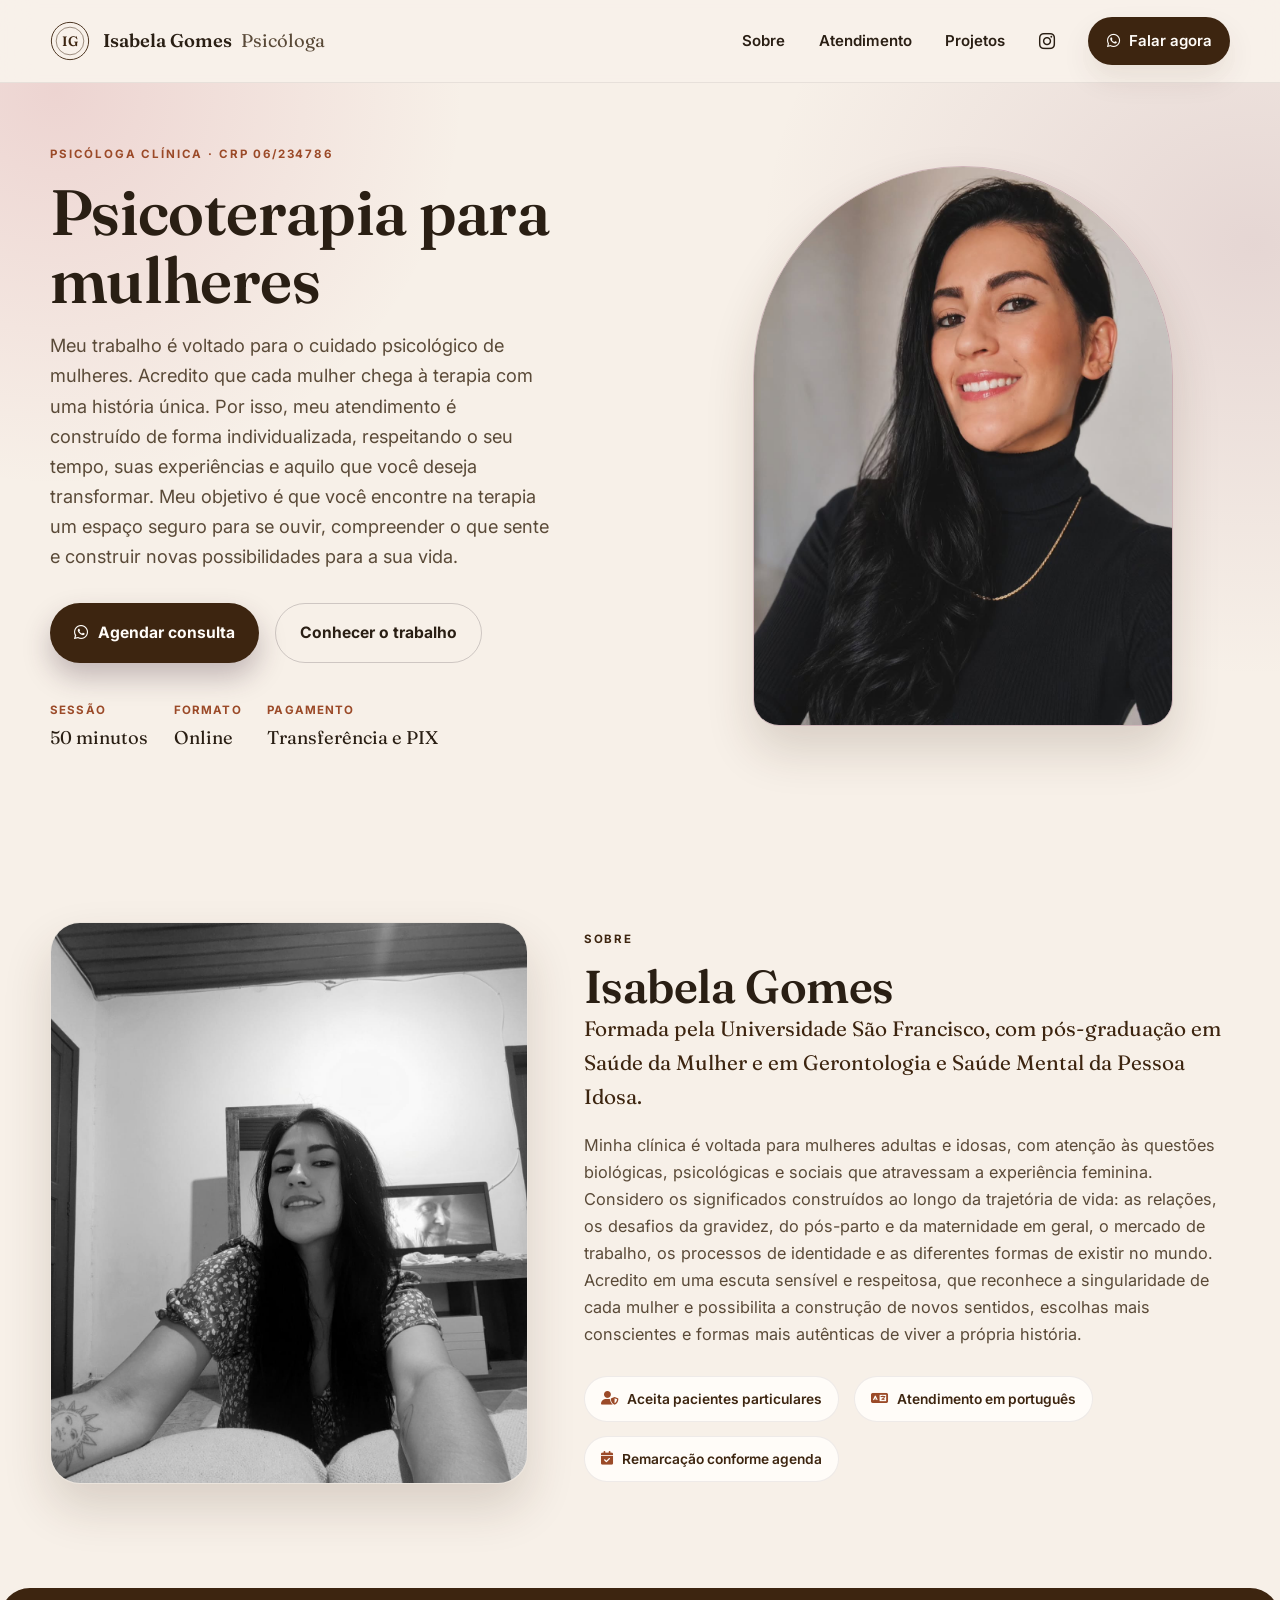
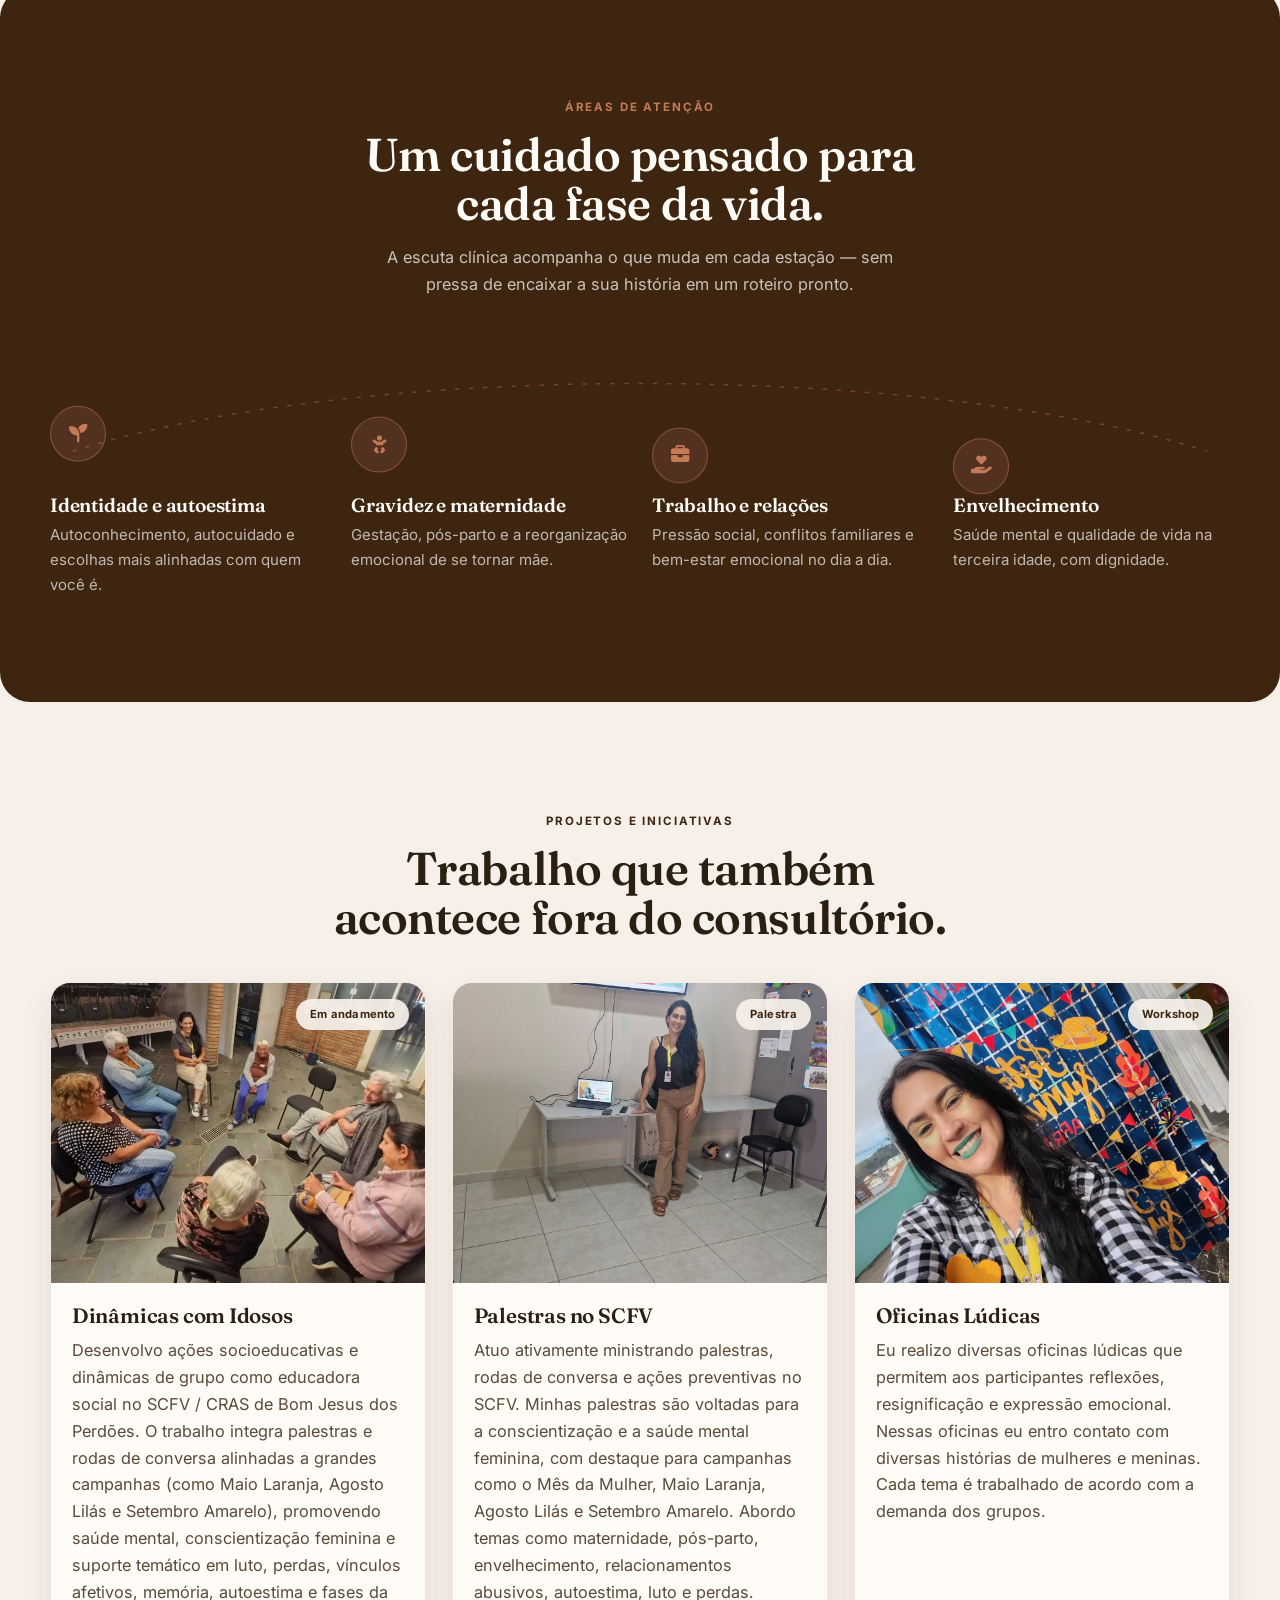
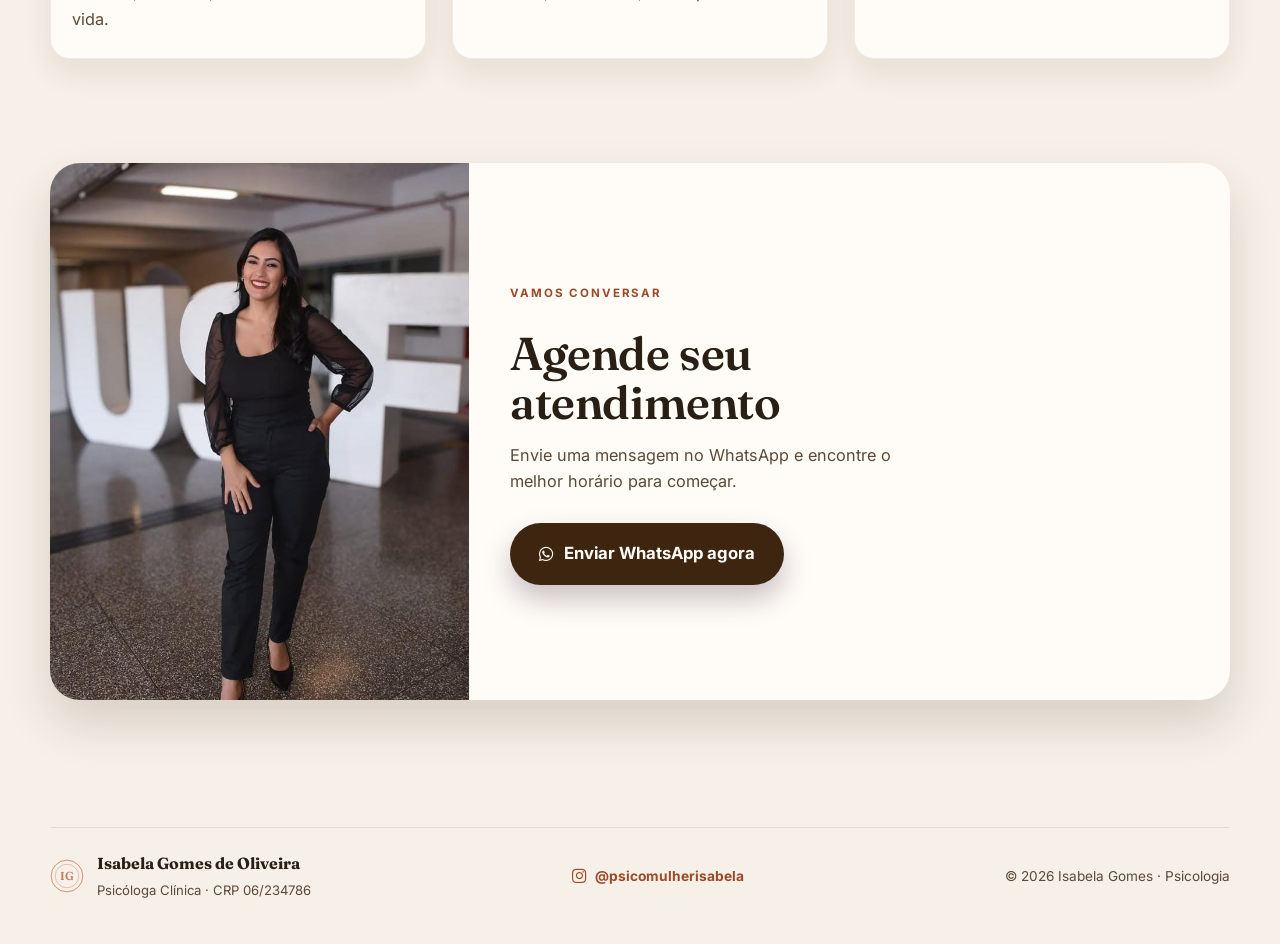
==== docs/index.html @ 5f907247 "feat: add docs/ for GitHub Pages Copies landing-page to docs/ (only path accepted by GitHub Pages). " ====
<!DOCTYPE html>
<html lang="pt-BR">
<head>
  <meta charset="UTF-8" />
  <meta name="viewport" content="width=device-width, initial-scale=1.0" />
  <title>Isabela Gomes de Oliveira | Psicóloga Clínica</title>
  <meta name="description" content="Isabela Gomes de Oliveira, psicóloga clínica (CRP 06/234786). Atendimento humanizado para mulheres adultas e idosas, online e presencial." />
  <link rel="preconnect" href="https://fonts.googleapis.com" />
  <link rel="preconnect" href="https://fonts.gstatic.com" crossorigin />
  <link href="https://fonts.googleapis.com/css2?family=Fraunces:opsz,wght@9..144,400;9..144,500;9..144,600;9..144,650&family=Inter:wght@400;500;600;700;800&display=swap" rel="stylesheet" />
  <link rel="stylesheet" href="https://cdnjs.cloudflare.com/ajax/libs/font-awesome/6.5.2/css/all.min.css" />
  <link rel="stylesheet" href="style.css" />
</head>
<body>
  <div class="page-shell">

    <header class="topbar">
      <div class="container nav-wrap">
        <a href="#inicio" class="brand" aria-label="Isabela Gomes &mdash; ir para início">
          <span class="brand-mark" aria-hidden="true">
            <svg viewBox="0 0 44 44" fill="none">
              <circle cx="22" cy="22" r="20.5" stroke="currentColor" stroke-width="1"/>
              <circle cx="22" cy="22" r="15.2" stroke="currentColor" stroke-width="1" opacity="0.55"/>
              <text x="22" y="27.5" text-anchor="middle" font-family="'Fraunces', serif" font-size="15" font-weight="600" fill="currentColor">IG</text>
            </svg>
          </span>
          <span class="brand-text">Isabela Gomes <em>Psicóloga</em></span>
        </a>

        <nav class="nav" aria-label="Navegação principal">
          <a href="#sobre">Sobre</a>
          <a href="#fases">Atendimento</a>
          <a href="#projetos">Projetos</a>
          <a href="https://www.instagram.com/psicomulherisabela/" target="_blank" rel="noopener" aria-label="Instagram de Isabela Gomes">
            <i class="fa-brands fa-instagram"></i>
          </a>
          <a href="https://wa.me/5511916503009" target="_blank" rel="noopener" class="nav-cta">
            <i class="fa-brands fa-whatsapp"></i> Falar agora
          </a>
        </nav>

        <button class="menu-toggle" aria-label="Abrir menu" aria-expanded="false">
          <span></span><span></span><span></span>
        </button>
      </div>
    </header>

    <main>
      <section class="hero" id="inicio">
        <div class="hero-field" aria-hidden="true"></div>

        <div class="container hero-grid">
          <div class="hero-copy">
            <p class="eyebrow">Psicóloga Clínica &middot; CRP 06/234786</p>
            <h1>Psicoterapia para mulheres</h1>
            <p class="lead">
              Meu trabalho é voltado para o cuidado psicológico de mulheres. Acredito que cada mulher chega à terapia com uma história única. Por isso, meu atendimento é construído de forma individualizada, respeitando o seu tempo, suas experiências e aquilo que você deseja transformar. Meu objetivo é que você encontre na terapia um espaço seguro para se ouvir, compreender o que sente e construir novas possibilidades para a sua vida.
            </p>

            <div class="hero-actions">
              <a href="https://wa.me/5511916503009" target="_blank" rel="noopener" class="button primary">
                <i class="fa-brands fa-whatsapp"></i>
                Agendar consulta
              </a>
              <a href="#sobre" class="button secondary">
                Conhecer o trabalho
              </a>
            </div>

            <dl class="hero-facts">
              <div><dt>Sessão</dt><dd>50 minutos</dd></div>
              <div><dt>Formato</dt><dd>Online</dd></div>
              <div><dt>Pagamento</dt><dd>Transferência e PIX</dd></div>
            </dl>
          </div>

          <div class="hero-visual">
            <div class="portrait-arch">
              <img src="../photos-landing-page/702410331_18100449041027552_5634562427515922991_n.jpg" alt="Isabela Gomes de Oliveira, psicóloga clínica" />
            </div>
          </div>
        </div>
      </section>

      <section class="section about" id="sobre">
        <div class="container about-grid">
          <div class="about-media">
            <img src="../photos-landing-page/WhatsApp Image 2026-09-01 at 11.56.27.jpeg" alt="Retrato de Isabela Gomes de Oliveira" />
          </div>

          <div class="about-copy">
            <p class="eyebrow dark">Sobre</p>
            <h2>Isabela Gomes</h2>
            <p class="about-lead">
              Formada pela Universidade São Francisco, com pós-graduação em Saúde da Mulher e em
              Gerontologia e Saúde Mental da Pessoa Idosa.
            </p>
            <p>
              Minha clínica é voltada para mulheres adultas e idosas, com atenção às questões
              biológicas, psicológicas e sociais que atravessam a experiência feminina. Considero
              os significados construídos ao longo da trajetória de vida: as relações, os desafios
              da gravidez, do pós-parto e da maternidade em geral, o mercado de trabalho, os
              processos de identidade e as diferentes formas de existir no mundo. Acredito em uma
              escuta sensível e respeitosa, que reconhece a singularidade de cada mulher e
              possibilita a construção de novos sentidos, escolhas mais conscientes e formas mais
              autênticas de viver a própria história.
            </p>

            <ul class="credential-row">
              <li><i class="fa-solid fa-user-shield"></i> Aceita pacientes particulares</li>
              <li><i class="fa-solid fa-language"></i> Atendimento em português</li>
              <li><i class="fa-solid fa-calendar-check"></i> Remarcação conforme agenda</li>
            </ul>
          </div>
        </div>
      </section>

      <section class="section phases" id="fases">
        <div class="container">
          <div class="section-heading centered">
            <p class="eyebrow dark">Áreas de atenção</p>
            <h2>Um cuidado pensado para cada fase da vida.</h2>
            <p class="section-lead">
              A escuta clínica acompanha o que muda em cada estação &mdash; sem pressa de encaixar
              a sua história em um roteiro pronto.
            </p>
          </div>

          <div class="phase-arc" role="list">
            <svg class="phase-arc-line" viewBox="0 0 1000 160" preserveAspectRatio="none" aria-hidden="true">
              <path d="M20,140 C 260,20 740,20 980,140" />
            </svg>

            <div class="phase-stop" role="listitem" style="--pos:0.02;">
              <span class="phase-icon"><i class="fa-solid fa-seedling"></i></span>
              <h3>Identidade e autoestima</h3>
              <p>Autoconhecimento, autocuidado e escolhas mais alinhadas com quem você é.</p>
            </div>

            <div class="phase-stop" role="listitem" style="--pos:0.34;">
              <span class="phase-icon"><i class="fa-solid fa-baby"></i></span>
              <h3>Gravidez e maternidade</h3>
              <p>Gestação, pós-parto e a reorganização emocional de se tornar mãe.</p>
            </div>

            <div class="phase-stop" role="listitem" style="--pos:0.66;">
              <span class="phase-icon"><i class="fa-solid fa-briefcase"></i></span>
              <h3>Trabalho e relações</h3>
              <p>Pressão social, conflitos familiares e bem-estar emocional no dia a dia.</p>
            </div>

            <div class="phase-stop" role="listitem" style="--pos:0.98;">
              <span class="phase-icon"><i class="fa-solid fa-hand-holding-heart"></i></span>
              <h3>Envelhecimento</h3>
              <p>Saúde mental e qualidade de vida na terceira idade, com dignidade.</p>
            </div>
          </div>
        </div>
      </section>

      <section class="section projects" id="projetos">
        <div class="container">
          <div class="section-heading centered">
            <p class="eyebrow dark">Projetos e iniciativas</p>
            <h2>Trabalho que também acontece fora do consultório.</h2>
          </div>

          <div class="projects-grid">
            <article class="project-card" tabindex="0" role="button" aria-haspopup="dialog">
              <div class="project-image">
                <img src="../photos-landing-page/WhatsApp Image 2026-09-01 at 11.56.280.jpeg" alt="Dinâmicas com idosos" />
                <span class="project-tag">Em andamento</span>
              </div>
              <div class="project-body">
                <h3>Dinâmicas com Idosos</h3>
                <p>Desenvolvo ações socioeducativas e dinâmicas de grupo como educadora social no SCFV / CRAS de Bom Jesus dos Perdões.
                  O trabalho integra palestras e rodas de conversa alinhadas a grandes campanhas (como Maio Laranja, Agosto Lilás e Setembro Amarelo), 
                  promovendo saúde mental, conscientização feminina e suporte temático em luto, perdas, vínculos afetivos, memória, autoestima e fases da vida.</p>
              </div>
            </article>

            <article class="project-card" tabindex="0" role="button" aria-haspopup="dialog">
              <div class="project-image">
                <img src="../photos-landing-page/WhatsApp Image 2026-09-01 at 11.56.27 (1).jpeg" alt="Isabela em palestra" />
                <span class="project-tag">Palestra</span>
              </div>
              <div class="project-body">
                <h3>Palestras no SCFV</h3>
                <p>Atuo ativamente ministrando palestras, rodas de conversa e 
                  ações preventivas no SCFV. Minhas palestras são voltadas para a 
                  conscientização e a saúde mental feminina, com destaque para 
                  campanhas como o Mês da Mulher, Maio Laranja, Agosto Lilás e 
                  Setembro Amarelo. Abordo temas como maternidade, pós-parto, 
                  envelhecimento, relacionamentos abusivos, autoestima, luto e 
                  perdas. </p>
              </div>
            </article>

            <article class="project-card" tabindex="0" role="button" aria-haspopup="dialog">
              <div class="project-image">
                <img src="../photos-landing-page/WhatsApp Image 2026-09-01 at 11.56.28.jpeg" alt="Oficina lúdica - festa junina" />
                <span class="project-tag">Workshop</span>
              </div>
              <div class="project-body">
                <h3>Oficinas Lúdicas</h3>
                <p>Eu realizo diversas oficinas lúdicas que permitem aos participantes 
                  reflexões, resignificação e expressão emocional. Nessas oficinas eu 
                  entro contato com diversas histórias de mulheres e meninas. Cada 
                  tema é trabalhado de acordo com a demanda dos grupos.</p>
              </div>
            </article>
          </div>
        </div>
      </section>

      <section class="section CTA" id="contato">
        <div class="container cta-box">
          <div class="cta-media">
            <img src="../photos-landing-page/WhatsApp Image 2026-09-01 at 11.56.281.jpeg" alt="Isabela Gomes de Oliveira" />
          </div>
          <div class="cta-copy">
            <p class="eyebrow">Vamos conversar</p>
            <h2>Agende seu atendimento</h2>
            <p>Envie uma mensagem no WhatsApp e encontre o melhor horário para começar.</p>
            <a href="https://wa.me/5511916503009" target="_blank" rel="noopener" class="button primary large">
              <i class="fa-brands fa-whatsapp"></i>
              Enviar WhatsApp agora
            </a>
          </div>
        </div>
      </section>
    </main>

    <footer class="footer">
      <div class="container footer-wrap">
        <div class="footer-brand">
          <span class="brand-mark small" aria-hidden="true">
            <svg viewBox="0 0 44 44" fill="none">
              <circle cx="22" cy="22" r="20.5" stroke="currentColor" stroke-width="1"/>
              <circle cx="22" cy="22" r="15.2" stroke="currentColor" stroke-width="1" opacity="0.55"/>
              <text x="22" y="27.5" text-anchor="middle" font-family="'Fraunces', serif" font-size="15" font-weight="600" fill="currentColor">IG</text>
            </svg>
          </span>
          <div>
            <strong>Isabela Gomes de Oliveira</strong>
            <span>Psicóloga Clínica &middot; CRP 06/234786</span>
          </div>
        </div>

        <a class="footer-social" href="https://www.instagram.com/psicomulherisabela/" target="_blank" rel="noopener" aria-label="Instagram @psicomulherisabela">
          <i class="fa-brands fa-instagram"></i> @psicomulherisabela
        </a>

        <p>&copy; 2026 Isabela Gomes &middot; Psicologia</p>
      </div>
    </footer>
  </div>

  <div class="modal" id="projectModal" aria-hidden="true">
    <div class="modal-backdrop" data-close="true"></div>
    <div class="modal-card" role="dialog" aria-modal="true" aria-labelledby="modalTitle">
      <button class="modal-close" data-close="true" aria-label="Fechar">
        <i class="fa-solid fa-xmark"></i>
      </button>
      <div class="modal-media">
        <img src="" alt="" id="modalImage" />
      </div>
      <div class="modal-body">
        <span class="modal-tag" id="modalTag">Projeto</span>
        <span class="modal-meta" id="modalMeta">Meta</span>
        <h3 id="modalTitle">Título</h3>
        <p id="modalDescription">Descrição</p>
      </div>
    </div>
  </div>

  <script src="script.js"></script>
</body>
</html>
---- docs/style.css ----
:root {
  --cream: #f7f0e8;
  --cream-deep: #ede0d0;
  --paper: #fffcf8;
  --ink: #2a1f14;
  --ink-soft: #5a4a38;
  --plum: #7a5c3a;
  --plum-deep: #3d2510;
  --rose: #9b4a28;
  --rose-soft: #c47a56;
  --apricot: #c9864e;

  --shadow-soft: 0 24px 48px rgba(61, 37, 16, 0.16);
  --shadow-card: 0 14px 30px rgba(61, 37, 16, 0.09);
  --radius-lg: 30px;
  --radius-md: 20px;
  --radius-sm: 14px;
  --container: 1180px;
}

* { box-sizing: border-box; margin: 0; padding: 0; }

html { scroll-behavior: smooth; }

@media (prefers-reduced-motion: reduce) {
  html { scroll-behavior: auto; }
  * { animation-duration: 0.001ms !important; transition-duration: 0.001ms !important; }
}

body {
  font-family: "Inter", sans-serif;
  background: var(--cream);
  color: var(--ink);
  line-height: 1.65;
}

img { display: block; width: 100%; max-width: 100%; }
a { color: inherit; text-decoration: none; }
button { font: inherit; }

.container { width: min(var(--container), calc(100% - 2.5rem)); margin: 0 auto; }

.eyebrow {
  display: inline-block;
  margin-bottom: 0.9rem;
  letter-spacing: 0.16em;
  text-transform: uppercase;
  font-size: 0.72rem;
  font-weight: 700;
  color: var(--rose);
}
.eyebrow.dark { color: var(--plum-deep); }

h1, h2, h3 {
  font-family: "Fraunces", serif;
  font-weight: 600;
  line-height: 1.05;
  letter-spacing: -0.01em;
  color: var(--ink);
}

h1 { font-size: clamp(2.6rem, 5vw, 4.4rem); font-optical-sizing: auto; }
h2 { font-size: clamp(2rem, 3.6vw, 3rem); }
h3 { font-size: 1.3rem; font-weight: 600; }

p { color: var(--ink-soft); font-size: 1.02rem; }

/* ---------- Header ---------- */

.topbar {
  position: sticky;
  top: 0;
  z-index: 50;
  backdrop-filter: blur(16px);
  background: rgba(248, 241, 235, 0.82);
  border-bottom: 1px solid rgba(44, 32, 41, 0.08);
}

.nav-wrap { display: flex; align-items: center; justify-content: space-between; min-height: 82px; }

.brand { display: inline-flex; align-items: center; gap: 0.8rem; }

.brand-mark {
  width: 40px; height: 40px;
  color: var(--plum-deep);
  flex-shrink: 0;
}
.brand-mark svg { width: 100%; height: 100%; }
.brand-mark.small { width: 34px; height: 34px; color: var(--rose-soft); }

.brand-text { font-family: "Fraunces", serif; font-size: 1.15rem; font-weight: 600; color: var(--ink); }
.brand-text em { font-style: normal; font-weight: 400; color: var(--ink-soft); margin-left: 0.3rem; }

.nav { display: flex; align-items: center; gap: 2.1rem; font-size: 0.94rem; font-weight: 600; color: var(--ink); }

.nav a { position: relative; transition: color 0.2s ease; }
.nav a:not(.nav-cta)::after {
  content: ""; position: absolute; left: 0; bottom: -8px;
  width: 0; height: 2px; border-radius: 999px; background: var(--rose);
  transition: width 0.25s ease;
}
.nav a:not(.nav-cta):hover::after, .nav a:not(.nav-cta):focus-visible::after { width: 100%; }
.nav a:not(.nav-cta):hover { color: var(--plum-deep); }

.nav-cta {
  display: inline-flex; align-items: center; gap: 0.55rem;
  padding: 0.75rem 1.15rem; border-radius: 999px;
  background: var(--plum-deep); color: var(--paper) !important;
  box-shadow: var(--shadow-card);
}

.menu-toggle {
  display: none; width: 46px; height: 46px; border-radius: 12px;
  border: 1px solid rgba(44, 32, 41, 0.14); background: transparent; cursor: pointer;
}
.menu-toggle span { display: block; width: 20px; height: 2px; background: var(--ink); margin: 5px auto; border-radius: 999px; }

/* ---------- Buttons ---------- */

.button {
  display: inline-flex; align-items: center; justify-content: center; gap: 0.65rem;
  padding: 1rem 1.5rem; border-radius: 999px; font-weight: 700; font-size: 0.98rem;
  transition: transform 0.2s ease, box-shadow 0.2s ease;
}
.button:hover { transform: translateY(-2px); }
.button:focus-visible { outline: 2px solid var(--plum-deep); outline-offset: 3px; }

.button.primary {
  background: var(--plum-deep); color: var(--paper);
  box-shadow: 0 14px 28px rgba(60, 36, 54, 0.28);
}
.button.secondary {
  background: transparent; border: 1.5px solid rgba(44, 32, 41, 0.2); color: var(--ink);
}
.button.large { padding: 1.1rem 1.8rem; font-size: 1.05rem; }

/* ---------- Hero ---------- */

.hero { position: relative; overflow: hidden; padding: 3.5rem 0 4rem; }

.hero-field {
  position: absolute; inset: -20% -10% auto -10%; height: 140%;
  background:
    radial-gradient(38% 55% at 12% 15%, rgba(184, 66, 90, 0.16), transparent 70%),
    radial-gradient(46% 60% at 90% 30%, rgba(138, 79, 104, 0.16), transparent 70%);
  pointer-events: none;
}

.hero-grid {
  position: relative; z-index: 1;
  display: grid; grid-template-columns: 1.05fr 0.95fr; align-items: center; gap: 3.5rem;
}

.hero-copy h1 { max-width: 560px; margin-bottom: 1.1rem; }

.lead { max-width: 500px; font-size: 1.14rem; margin-bottom: 2rem; }

.hero-actions { display: flex; flex-wrap: wrap; gap: 1rem; margin-bottom: 2.4rem; }

.hero-facts { display: flex; flex-wrap: wrap; gap: 1.6rem; }
.hero-facts div { display: flex; flex-direction: column; gap: 0.2rem; }
.hero-facts dt { font-size: 0.72rem; text-transform: uppercase; letter-spacing: 0.1em; color: var(--rose); font-weight: 700; }
.hero-facts dd { font-family: "Fraunces", serif; font-size: 1.15rem; color: var(--ink); }

.hero-visual { position: relative; display: flex; flex-direction: column; align-items: center; gap: 1.1rem; }

.portrait-arch {
  position: relative; width: min(420px, 88%);
  aspect-ratio: 3 / 4;
  border-radius: 210px 210px 26px 26px;
  overflow: hidden;
  border: 1px solid rgba(138, 79, 104, 0.35);
  box-shadow: var(--shadow-soft);
}
.portrait-arch img { width: 100%; height: 100%; object-fit: cover; }

.hero-visual-caption {
  max-width: 320px; text-align: center; font-family: "Fraunces", serif;
  font-style: italic; font-size: 1.05rem; color: var(--plum-deep);
}

/* ---------- Sections ---------- */

.section { padding: 6.5rem 0; }

.section-heading { margin-bottom: 2.5rem; }
.section-heading.centered { text-align: center; }
.section-heading.centered h2 { margin-inline: auto; max-width: 640px; }
.section-lead { max-width: 560px; margin: 1rem auto 0; }

/* ---------- About ---------- */

.about-grid { display: grid; grid-template-columns: 0.85fr 1.15fr; gap: 3.5rem; align-items: center; }

.about-media {
  border-radius: var(--radius-lg);
  overflow: hidden;
  box-shadow: var(--shadow-soft);
  border: 1px solid rgba(44, 32, 41, 0.06);
}
.about-media img { height: 560px; object-fit: cover; object-position: top; }

.about-lead { font-family: "Fraunces", serif; font-size: 1.3rem; color: var(--plum-deep); margin-bottom: 1.1rem; }
.about-copy p + p { margin-top: 1rem; }

.credential-row { list-style: none; display: flex; flex-wrap: wrap; gap: 0.9rem; margin-top: 1.8rem; }
.credential-row li {
  display: inline-flex; align-items: center; gap: 0.6rem;
  padding: 0.65rem 1rem; border-radius: 999px;
  background: var(--paper); border: 1px solid rgba(44, 32, 41, 0.08);
  font-size: 0.86rem; font-weight: 600; color: var(--plum-deep);
}
.credential-row i { color: var(--rose); }

/* ---------- Phases (signature arc) ---------- */

.phases { background: var(--plum-deep); color: var(--paper); border-radius: var(--radius-lg); }
.phases .eyebrow.dark { color: var(--rose-soft); }
.phases h2 { color: var(--paper); }
.phases .section-lead { color: rgba(255, 255, 255, 0.72); }

.phase-arc { position: relative; margin-top: 3rem; padding-top: 1rem; }

.phase-arc-line {
  position: absolute; top: 0; left: 0; width: 100%; height: 120px; z-index: 0;
}
.phase-arc-line path { fill: none; stroke: rgba(221, 125, 132, 0.35); stroke-width: 2; stroke-dasharray: 2 10; stroke-linecap: round; }

.phase-arc { display: grid; grid-template-columns: repeat(4, minmax(0, 1fr)); gap: 1.5rem; }

.phase-stop {
  position: relative; z-index: 1;
  padding-top: calc(60px - (60px * var(--pos, 0.5)) * 0.001);
}

.phase-icon {
  display: grid; place-items: center; width: 56px; height: 56px;
  border-radius: 50%; margin-bottom: 1.1rem;
  background: rgba(221, 125, 132, 0.14); border: 1px solid rgba(221, 125, 132, 0.4);
  color: var(--rose-soft); font-size: 1.15rem;
  transform: translateY(calc((0.5 - var(--pos, 0.5)) * -34px));
}

.phase-stop h3 { color: var(--paper); font-size: 1.2rem; margin-bottom: 0.5rem; }
.phase-stop p { color: rgba(255, 255, 255, 0.68); font-size: 0.94rem; }

/* ---------- Projects ---------- */

.projects-grid { display: grid; grid-template-columns: repeat(3, minmax(0, 1fr)); gap: 1.6rem; }

.project-card {
  background: var(--paper); border: 1px solid rgba(44, 32, 41, 0.08);
  border-radius: var(--radius-md); overflow: hidden; box-shadow: var(--shadow-card);
  transition: transform 0.25s ease, box-shadow 0.25s ease;
  cursor: pointer;
}
.project-card:hover { transform: translateY(-5px); box-shadow: var(--shadow-soft); }
.project-card:focus-visible { outline: 2px solid var(--plum-deep); outline-offset: 3px; }

.project-image { position: relative; overflow: hidden; }
.project-image img { height: 300px; object-fit: cover; transition: transform 0.35s ease; }
.project-card:hover .project-image img { transform: scale(1.04); }

.project-tag {
  position: absolute; top: 1rem; right: 1rem; padding: 0.4rem 0.85rem;
  border-radius: 999px; background: rgba(248, 241, 235, 0.92); color: var(--plum-deep);
  font-size: 0.7rem; font-weight: 700; letter-spacing: 0.02em;
}

.project-body { padding: 1.4rem 1.3rem 1.6rem; }
.project-meta { display: block; font-size: 0.76rem; font-weight: 700; letter-spacing: 0.05em; text-transform: uppercase; color: var(--rose); margin-bottom: 0.6rem; }
.project-body h3 { margin-bottom: 0.6rem; }

/* ---------- Modal ---------- */

body.no-scroll { overflow: hidden; }

.modal {
  position: fixed; inset: 0; z-index: 100;
  display: flex; align-items: center; justify-content: center; padding: 1.2rem;
  opacity: 0; visibility: hidden;
  transition: opacity 0.25s ease, visibility 0.25s ease;
}
.modal.active { opacity: 1; visibility: visible; }

.modal-backdrop {
  position: absolute; inset: 0;
  background: rgba(44, 32, 41, 0.72);
  backdrop-filter: blur(8px);
}

.modal-card {
  position: relative; z-index: 1;
  width: min(920px, 94vw);
  display: grid; grid-template-columns: 1.1fr 1fr;
  background: var(--paper);
  border-radius: var(--radius-lg);
  overflow: hidden;
  box-shadow: var(--shadow-soft);
  transform: translateY(12px) scale(0.98);
  transition: transform 0.25s ease;
}
.modal.active .modal-card { transform: translateY(0) scale(1); }

.modal-media { min-height: 100%; background: var(--cream-deep); }
.modal-media img { height: 100%; min-height: 340px; object-fit: cover; }

.modal-body { padding: 2.4rem 2.2rem; align-self: center; }

.modal-tag {
  display: inline-flex; align-items: center; padding: 0.4rem 0.85rem; margin-bottom: 0.9rem;
  border-radius: 999px; background: rgba(184, 66, 90, 0.12); color: var(--rose);
  font-size: 0.7rem; font-weight: 800; letter-spacing: 0.06em; text-transform: uppercase;
}
.modal-tag[hidden] { display: none; }

.modal-meta {
  display: block; font-size: 0.78rem; font-weight: 700; letter-spacing: 0.04em;
  text-transform: uppercase; color: var(--ink-soft); margin-bottom: 0.6rem;
}

.modal-body h3 { font-size: 1.7rem; margin-bottom: 0.9rem; }
.modal-body p { color: var(--ink-soft); }

.modal-close {
  position: absolute; top: 1rem; right: 1rem; z-index: 2;
  width: 42px; height: 42px; border: none; border-radius: 50%;
  background: rgba(255, 255, 255, 0.85); color: var(--plum-deep);
  cursor: pointer; transition: background 0.2s ease;
}
.modal-close:hover { background: var(--paper); }
.modal-close:focus-visible { outline: 2px solid var(--plum-deep); outline-offset: 2px; }

/* ---------- CTA ---------- */

.CTA { padding-top: 0; }

.cta-box {
  display: grid; grid-template-columns: 0.55fr 1fr; gap: 0;
  border-radius: var(--radius-lg); overflow: hidden; box-shadow: var(--shadow-soft);
  background: var(--paper);
}

.cta-media { min-height: 100%; }
.cta-media img { height: 100%; min-height: 340px; object-fit: cover; object-position: top; }

.cta-copy { padding: 3rem 3rem 3rem 2.6rem; align-self: center; }
.cta-copy .eyebrow { color: var(--rose); }
.cta-copy h2 { max-width: 460px; margin-bottom: 0.9rem; }
.cta-copy p { max-width: 420px; margin-bottom: 1.7rem; }

/* ---------- Footer ---------- */

.footer { padding: 1.4rem 0 2.6rem; }
.footer-wrap {
  display: flex; align-items: center; justify-content: space-between; gap: 1rem; flex-wrap: wrap;
  border-top: 1px solid rgba(44, 32, 41, 0.1); padding-top: 1.4rem;
}
.footer-brand { display: flex; align-items: center; gap: 0.8rem; }
.footer-brand strong { display: block; font-family: "Fraunces", serif; font-size: 1rem; color: var(--ink); }
.footer-brand span { font-size: 0.82rem; color: var(--ink-soft); }
.footer-wrap > p { font-size: 0.85rem; color: var(--ink-soft); }

.footer-social {
  display: inline-flex; align-items: center; gap: 0.55rem;
  font-size: 0.86rem; font-weight: 700; color: var(--rose);
  transition: color 0.2s ease;
}
.footer-social:hover, .footer-social:focus-visible { color: var(--plum-deep); }
.footer-social i { font-size: 1.05rem; }

.nav a[aria-label*="Instagram"] {
  font-size: 1.15rem; color: var(--ink); display: inline-flex; align-items: center;
}
.nav a[aria-label*="Instagram"]:hover { color: var(--rose); }
.nav a[aria-label*="Instagram"]::after { display: none; }

/* ---------- Responsive ---------- */

@media (max-width: 980px) {
  .hero-grid, .about-grid, .projects-grid, .cta-box, .modal-card { grid-template-columns: 1fr; }
  .modal-media img { min-height: 240px; }
  .phase-arc { grid-template-columns: repeat(2, minmax(0, 1fr)); row-gap: 2.4rem; }
  .phase-arc-line { display: none; }
  .phase-icon { transform: none; }
  .phase-stop { padding-top: 0; }

  .hero-copy { text-align: center; }
  .hero-copy h1, .lead { margin-inline: auto; }
  .hero-actions, .hero-facts { justify-content: center; }

  .about-media img { height: 420px; }
  .about-copy { text-align: left; }

  .cta-media img { min-height: 260px; }
  .cta-copy { padding: 2.4rem; text-align: center; }
  .cta-copy h2, .cta-copy p { margin-inline: auto; }
}

@media (max-width: 760px) {
  .nav {
    position: absolute; top: 100%; left: 1.25rem; right: 1.25rem; display: none;
    flex-direction: column; align-items: flex-start; gap: 1.1rem;
    padding: 1.3rem; border-radius: 18px; background: var(--paper);
    border: 1px solid rgba(44, 32, 41, 0.08); box-shadow: var(--shadow-card);
  }
  .nav.open { display: flex; }
  .menu-toggle { display: block; }

  .brand-text em { display: none; }

  .phase-arc { grid-template-columns: 1fr; }

  .footer-wrap { flex-direction: column; text-align: center; }
  .footer-brand, .footer-social { justify-content: center; }
}
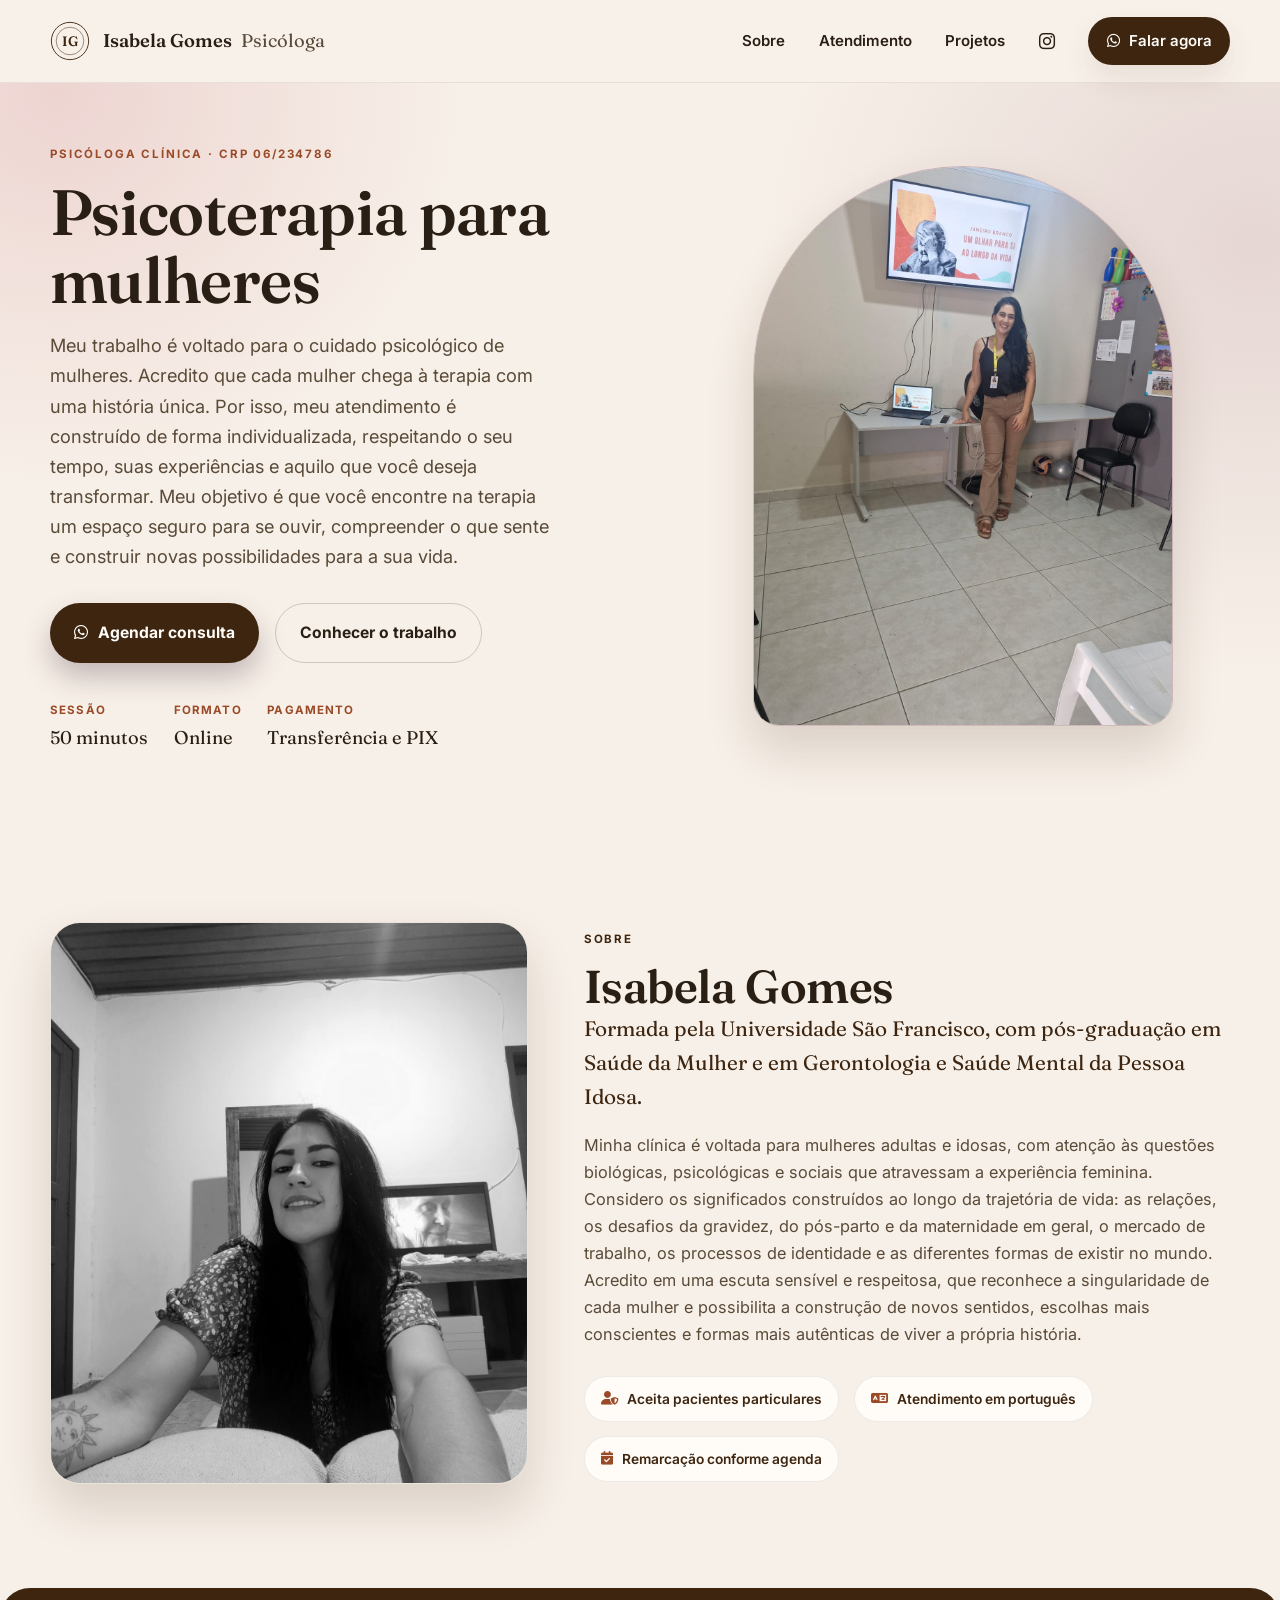
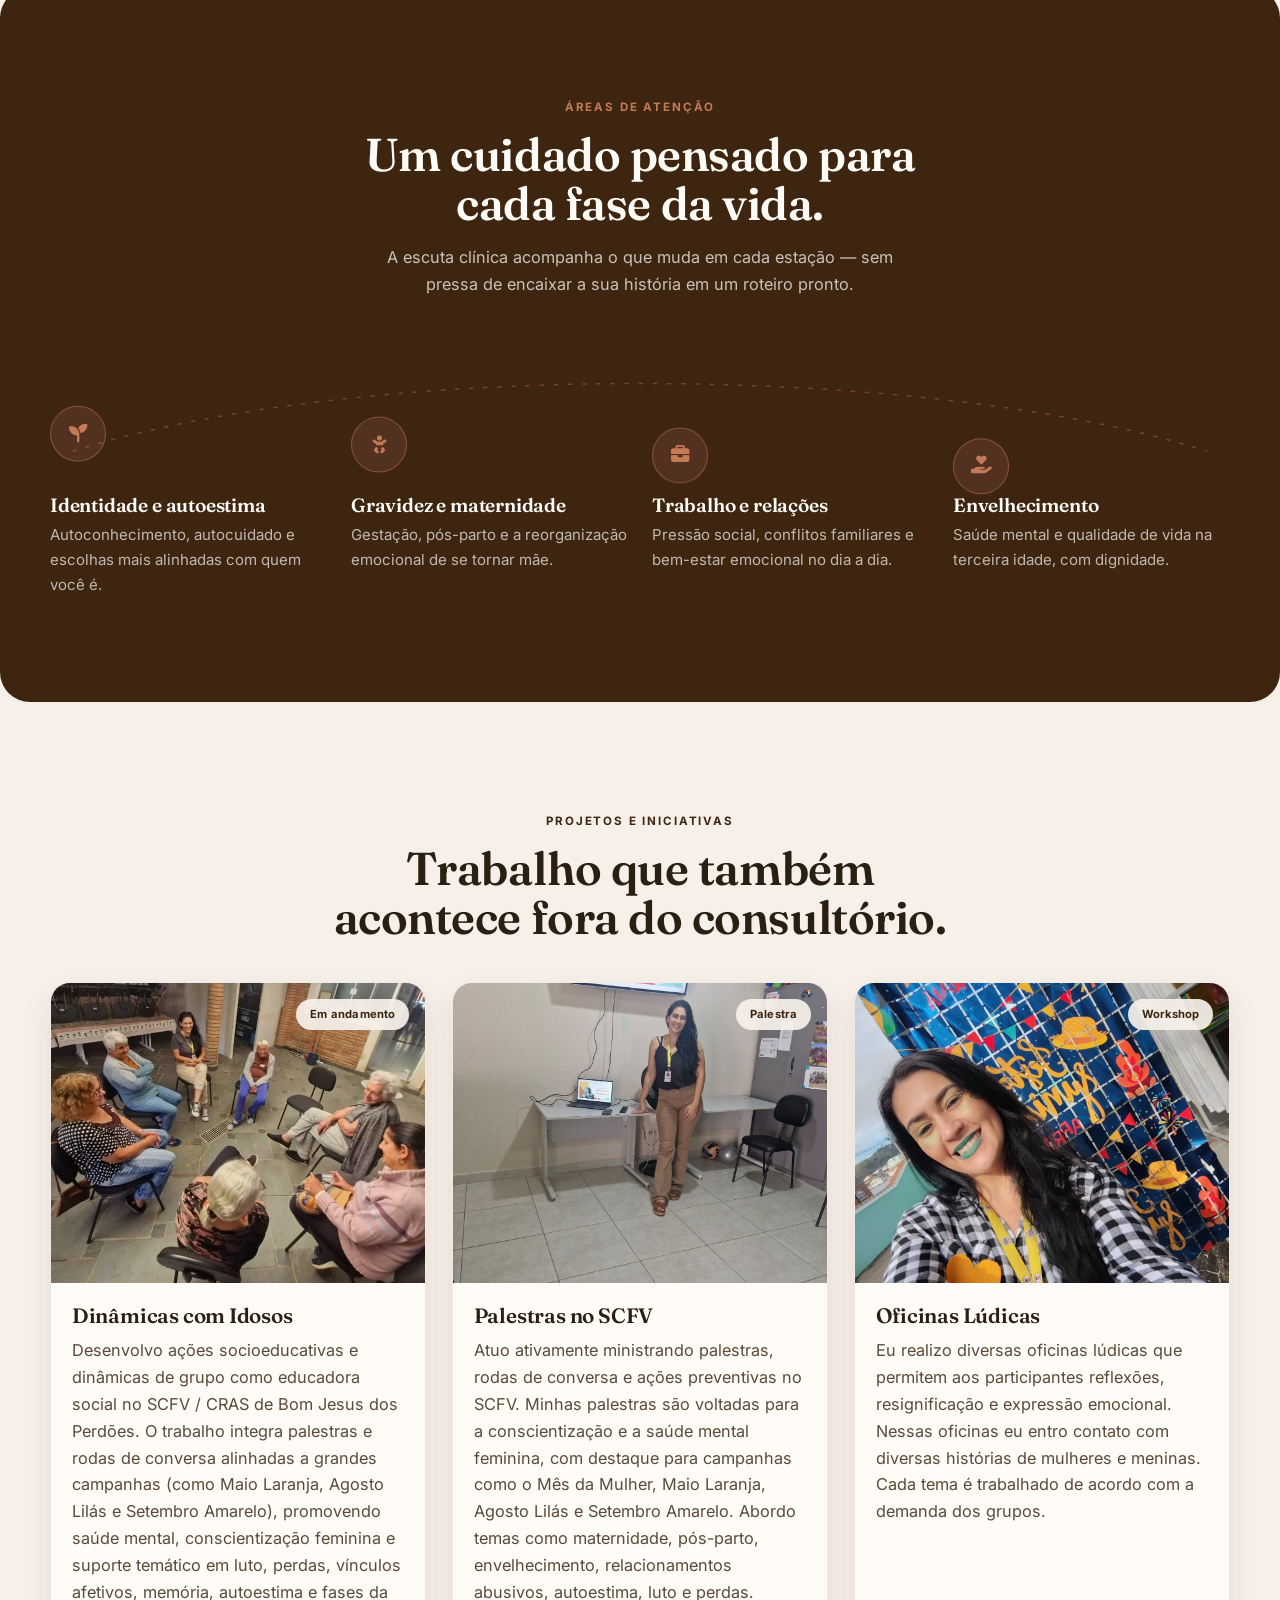
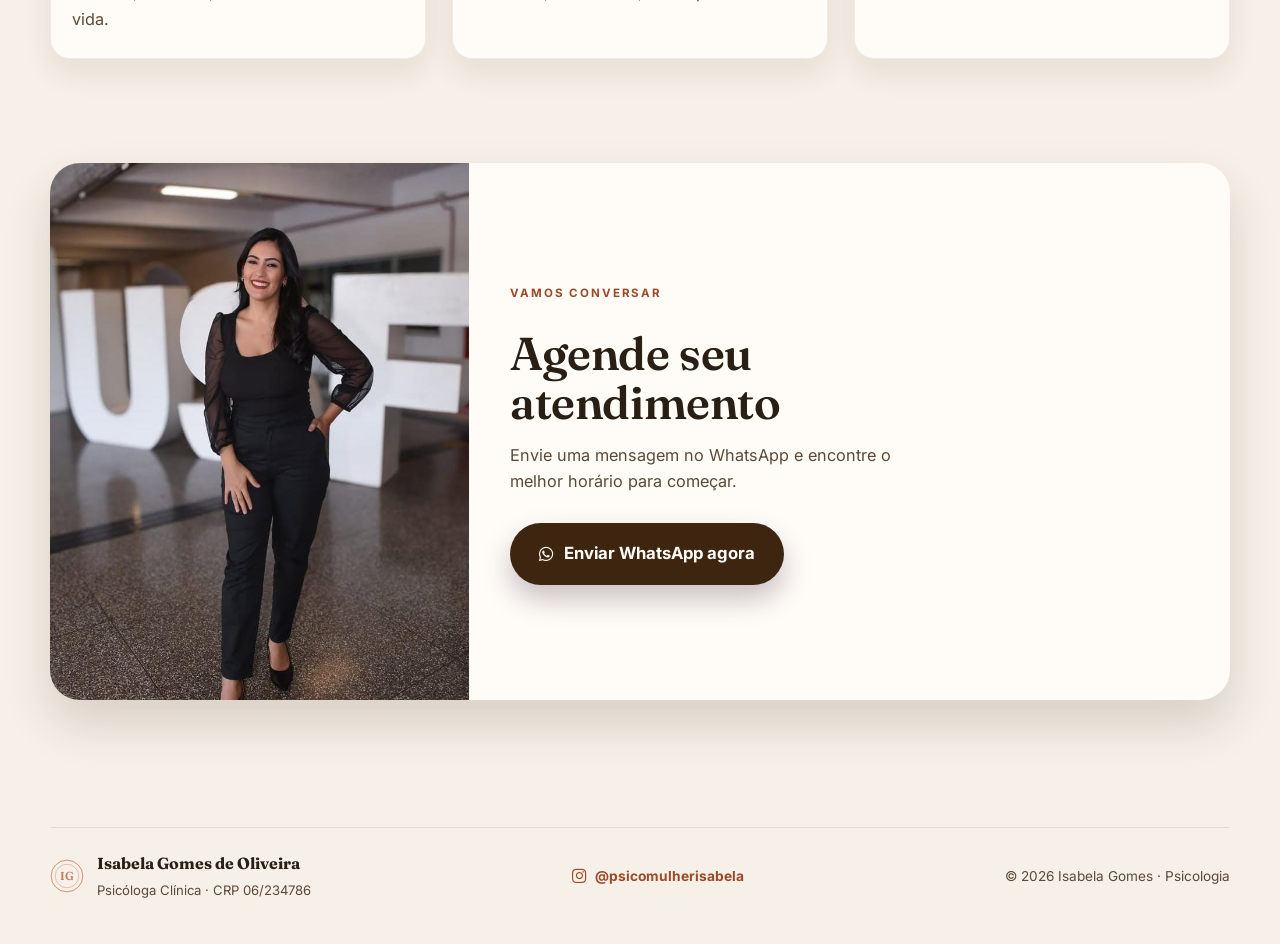
==== commit 4a525ff5: "fix: correct photo paths for GitHub Pages - docs/: all photos moved to docs/photos/, paths updated -" ====
--- a/docs/index.html
+++ b/docs/index.html
@@ -1,4 +1,4 @@
-<!DOCTYPE html>
+﻿<!DOCTYPE html>
 <html lang="pt-BR">
 <head>
   <meta charset="UTF-8" />
@@ -76,7 +76,7 @@
 
           <div class="hero-visual">
             <div class="portrait-arch">
-              <img src="../photos-landing-page/702410331_18100449041027552_5634562427515922991_n.jpg" alt="Isabela Gomes de Oliveira, psicóloga clínica" />
+              <img src="photos/WhatsApp Image 2026-09-01 at 11.56.27 (1).jpeg" alt="Isabela Gomes de Oliveira, psicóloga clínica" />
             </div>
           </div>
         </div>
@@ -85,7 +85,7 @@
       <section class="section about" id="sobre">
         <div class="container about-grid">
           <div class="about-media">
-            <img src="../photos-landing-page/WhatsApp Image 2026-09-01 at 11.56.27.jpeg" alt="Retrato de Isabela Gomes de Oliveira" />
+            <img src="photos/WhatsApp Image 2026-09-01 at 11.56.27.jpeg" alt="Retrato de Isabela Gomes de Oliveira" />
           </div>
 
           <div class="about-copy">
@@ -168,7 +168,7 @@
           <div class="projects-grid">
             <article class="project-card" tabindex="0" role="button" aria-haspopup="dialog">
               <div class="project-image">
-                <img src="../photos-landing-page/WhatsApp Image 2026-09-01 at 11.56.280.jpeg" alt="Dinâmicas com idosos" />
+                <img src="photos/WhatsApp Image 2026-09-01 at 11.56.280.jpeg" alt="Dinâmicas com idosos" />
                 <span class="project-tag">Em andamento</span>
               </div>
               <div class="project-body">
@@ -181,7 +181,7 @@
 
             <article class="project-card" tabindex="0" role="button" aria-haspopup="dialog">
               <div class="project-image">
-                <img src="../photos-landing-page/WhatsApp Image 2026-09-01 at 11.56.27 (1).jpeg" alt="Isabela em palestra" />
+                <img src="photos/WhatsApp Image 2026-09-01 at 11.56.27 (1).jpeg" alt="Isabela em palestra" />
                 <span class="project-tag">Palestra</span>
               </div>
               <div class="project-body">
@@ -198,7 +198,7 @@
 
             <article class="project-card" tabindex="0" role="button" aria-haspopup="dialog">
               <div class="project-image">
-                <img src="../photos-landing-page/WhatsApp Image 2026-09-01 at 11.56.28.jpeg" alt="Oficina lúdica - festa junina" />
+                <img src="photos/WhatsApp Image 2026-09-01 at 11.56.28.jpeg" alt="Oficina lúdica - festa junina" />
                 <span class="project-tag">Workshop</span>
               </div>
               <div class="project-body">
@@ -216,7 +216,7 @@
       <section class="section CTA" id="contato">
         <div class="container cta-box">
           <div class="cta-media">
-            <img src="../photos-landing-page/WhatsApp Image 2026-09-01 at 11.56.281.jpeg" alt="Isabela Gomes de Oliveira" />
+            <img src="photos/WhatsApp Image 2026-09-01 at 11.56.281.jpeg" alt="Isabela Gomes de Oliveira" />
           </div>
           <div class="cta-copy">
             <p class="eyebrow">Vamos conversar</p>
